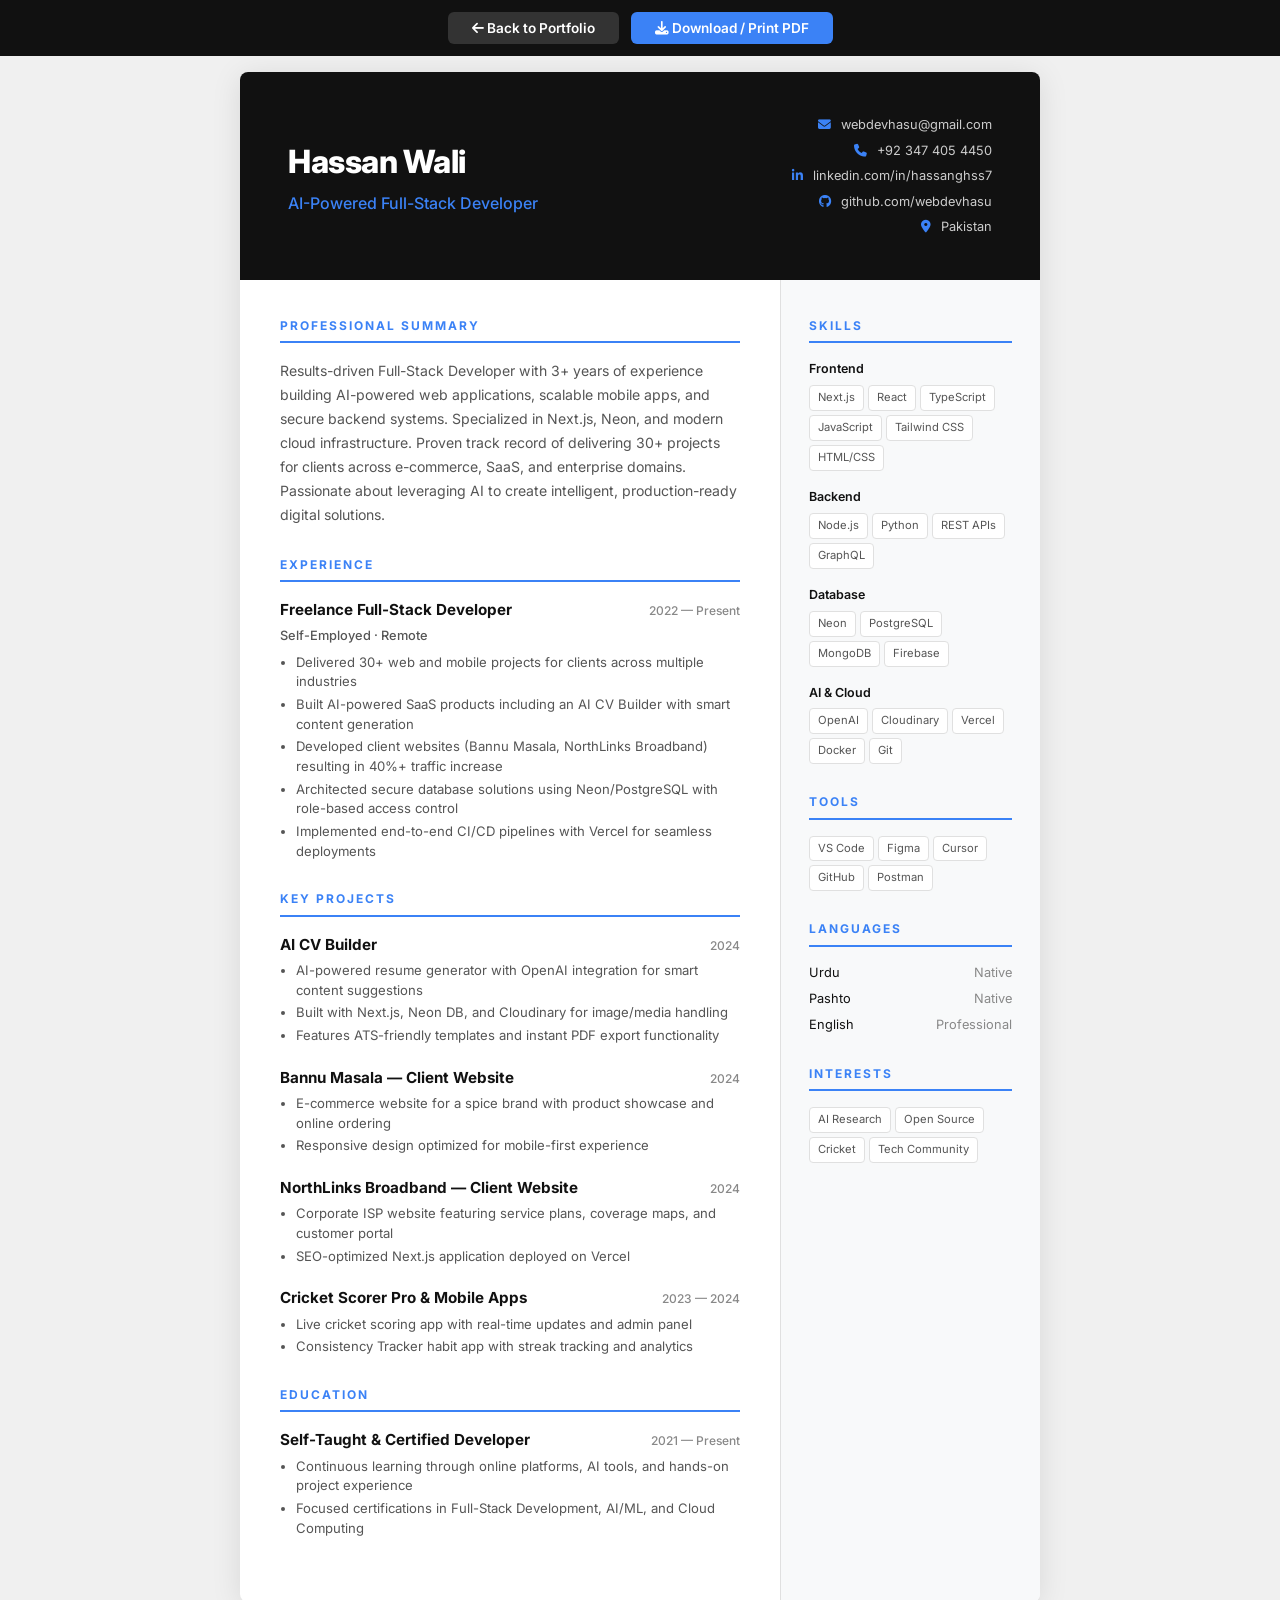
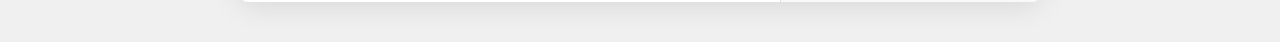
==== resume.html @ 68d667bc "Initial commit of portfolio" ====
<!DOCTYPE html>
<html lang="en">
<head>
  <meta charset="UTF-8">
  <meta name="viewport" content="width=device-width, initial-scale=1.0">
  <title>Hassan Wali — Resume / CV</title>
  <link rel="icon" href="data:image/svg+xml,<svg xmlns=%22http://www.w3.org/2000/svg%22 viewBox=%220 0 100 100%22><text y=%22.9em%22 font-size=%2290%22>👨‍💻</text></svg>">
  <link rel="preconnect" href="https://fonts.googleapis.com">
  <link rel="preconnect" href="https://fonts.gstatic.com" crossorigin>
  <link href="https://fonts.googleapis.com/css2?family=Inter:wght@300;400;500;600;700;800&display=swap" rel="stylesheet">
  <link rel="stylesheet" href="https://cdnjs.cloudflare.com/ajax/libs/font-awesome/6.5.1/css/all.min.css">
  <style>
    *, *::before, *::after { margin: 0; padding: 0; box-sizing: border-box; }

    :root {
      --accent: #3b82f6;
      --dark: #111;
      --gray: #555;
      --light-gray: #888;
      --border: #e0e0e0;
      --bg: #fff;
    }

    @media print {
      body { -webkit-print-color-adjust: exact; print-color-adjust: exact; }
      .no-print { display: none !important; }
      .resume { box-shadow: none; max-width: 100%; }
    }

    body {
      font-family: 'Inter', sans-serif;
      background: #f0f0f0;
      color: var(--dark);
      line-height: 1.6;
    }

    .print-bar {
      position: fixed;
      top: 0;
      left: 0;
      width: 100%;
      background: var(--dark);
      padding: 12px 24px;
      display: flex;
      justify-content: center;
      gap: 12px;
      z-index: 100;
    }
    .print-bar button {
      padding: 8px 24px;
      border: none;
      border-radius: 6px;
      font-family: inherit;
      font-size: 0.85rem;
      font-weight: 600;
      cursor: pointer;
      transition: 0.2s;
    }
    .print-btn {
      background: var(--accent);
      color: white;
    }
    .print-btn:hover { background: #2563eb; }
    .back-btn {
      background: #333;
      color: white;
    }
    .back-btn:hover { background: #555; }

    .resume {
      max-width: 800px;
      margin: 72px auto 40px;
      background: var(--bg);
      box-shadow: 0 4px 30px rgba(0,0,0,0.1);
      border-radius: 8px;
      overflow: hidden;
    }

    /* Header */
    .cv-header {
      background: var(--dark);
      color: white;
      padding: 40px 48px;
      display: flex;
      justify-content: space-between;
      align-items: center;
      gap: 24px;
    }
    .cv-name {
      font-size: 2rem;
      font-weight: 800;
      letter-spacing: -0.5px;
    }
    .cv-title {
      font-size: 1rem;
      color: var(--accent);
      font-weight: 500;
      margin-top: 4px;
    }
    .cv-contact {
      text-align: right;
      font-size: 0.8rem;
      line-height: 2;
      color: #ccc;
    }
    .cv-contact a { color: #ccc; text-decoration: none; }
    .cv-contact a:hover { color: var(--accent); }
    .cv-contact i {
      color: var(--accent);
      width: 16px;
      margin-right: 6px;
    }

    /* Body */
    .cv-body {
      display: grid;
      grid-template-columns: 1fr 260px;
      gap: 0;
    }
    .cv-main { padding: 36px 40px; }
    .cv-sidebar {
      padding: 36px 28px;
      background: #f8f9fa;
      border-left: 1px solid var(--border);
    }

    .cv-section { margin-bottom: 28px; }
    .cv-section-title {
      font-size: 0.75rem;
      font-weight: 700;
      text-transform: uppercase;
      letter-spacing: 2px;
      color: var(--accent);
      border-bottom: 2px solid var(--accent);
      padding-bottom: 6px;
      margin-bottom: 16px;
    }

    .cv-item { margin-bottom: 20px; }
    .cv-item-header {
      display: flex;
      justify-content: space-between;
      align-items: baseline;
      margin-bottom: 4px;
    }
    .cv-item h3 {
      font-size: 0.95rem;
      font-weight: 700;
    }
    .cv-item .cv-date {
      font-size: 0.75rem;
      color: var(--light-gray);
      font-weight: 500;
    }
    .cv-item .cv-company {
      font-size: 0.8rem;
      color: var(--gray);
      font-weight: 500;
      margin-bottom: 6px;
    }
    .cv-item ul {
      padding-left: 16px;
    }
    .cv-item li {
      font-size: 0.82rem;
      color: var(--gray);
      margin-bottom: 3px;
      line-height: 1.5;
    }

    /* Sidebar elements */
    .cv-skill-group { margin-bottom: 16px; }
    .cv-skill-group h4 {
      font-size: 0.78rem;
      font-weight: 600;
      margin-bottom: 6px;
      color: var(--dark);
    }
    .cv-tags {
      display: flex;
      flex-wrap: wrap;
      gap: 4px;
    }
    .cv-tag {
      padding: 3px 8px;
      background: white;
      border: 1px solid var(--border);
      border-radius: 4px;
      font-size: 0.7rem;
      color: var(--gray);
    }

    .cv-language {
      display: flex;
      justify-content: space-between;
      font-size: 0.8rem;
      margin-bottom: 6px;
    }
    .cv-language span:last-child { color: var(--light-gray); }

    .cv-summary {
      font-size: 0.88rem;
      color: var(--gray);
      line-height: 1.7;
    }

    @media (max-width: 700px) {
      .cv-header { flex-direction: column; text-align: center; padding: 28px 20px; }
      .cv-contact { text-align: center; }
      .cv-body { grid-template-columns: 1fr; }
      .cv-sidebar { border-left: none; border-top: 1px solid var(--border); }
      .cv-main { padding: 24px 20px; }
      .cv-sidebar { padding: 24px 20px; }
    }
  </style>
</head>
<body>
  <div class="print-bar no-print">
    <button class="back-btn" onclick="window.location.href='index.html'">
      <i class="fas fa-arrow-left"></i> Back to Portfolio
    </button>
    <button class="print-btn" onclick="window.print()">
      <i class="fas fa-download"></i> Download / Print PDF
    </button>
  </div>

  <div class="resume">
    <header class="cv-header">
      <div>
        <h1 class="cv-name">Hassan Wali</h1>
        <div class="cv-title">AI-Powered Full-Stack Developer</div>
      </div>
      <div class="cv-contact">
        <div><i class="fas fa-envelope"></i> webdevhasu@gmail.com</div>
        <div><i class="fas fa-phone"></i> +92 347 405 4450</div>
        <div><i class="fab fa-linkedin-in"></i> <a href="https://linkedin.com/in/hassanghss7" target="_blank">linkedin.com/in/hassanghss7</a></div>
        <div><i class="fab fa-github"></i> <a href="https://github.com/webdevhasu" target="_blank">github.com/webdevhasu</a></div>
        <div><i class="fas fa-map-marker-alt"></i> Pakistan</div>
      </div>
    </header>

    <div class="cv-body">
      <main class="cv-main">
        <!-- Summary -->
        <section class="cv-section">
          <h2 class="cv-section-title">Professional Summary</h2>
          <p class="cv-summary">
            Results-driven Full-Stack Developer with 3+ years of experience building AI-powered web applications, 
            scalable mobile apps, and secure backend systems. Specialized in Next.js, Neon, and modern cloud 
            infrastructure. Proven track record of delivering 30+ projects for clients across e-commerce, SaaS, 
            and enterprise domains. Passionate about leveraging AI to create intelligent, production-ready digital solutions.
          </p>
        </section>

        <!-- Experience -->
        <section class="cv-section">
          <h2 class="cv-section-title">Experience</h2>
          <div class="cv-item">
            <div class="cv-item-header">
              <h3>Freelance Full-Stack Developer</h3>
              <span class="cv-date">2022 — Present</span>
            </div>
            <div class="cv-company">Self-Employed · Remote</div>
            <ul>
              <li>Delivered 30+ web and mobile projects for clients across multiple industries</li>
              <li>Built AI-powered SaaS products including an AI CV Builder with smart content generation</li>
              <li>Developed client websites (Bannu Masala, NorthLinks Broadband) resulting in 40%+ traffic increase</li>
              <li>Architected secure database solutions using Neon/PostgreSQL with role-based access control</li>
              <li>Implemented end-to-end CI/CD pipelines with Vercel for seamless deployments</li>
            </ul>
          </div>
        </section>

        <!-- Projects -->
        <section class="cv-section">
          <h2 class="cv-section-title">Key Projects</h2>
          <div class="cv-item">
            <div class="cv-item-header">
              <h3>AI CV Builder</h3>
              <span class="cv-date">2024</span>
            </div>
            <ul>
              <li>AI-powered resume generator with OpenAI integration for smart content suggestions</li>
              <li>Built with Next.js, Neon DB, and Cloudinary for image/media handling</li>
              <li>Features ATS-friendly templates and instant PDF export functionality</li>
            </ul>
          </div>
          <div class="cv-item">
            <div class="cv-item-header">
              <h3>Bannu Masala — Client Website</h3>
              <span class="cv-date">2024</span>
            </div>
            <ul>
              <li>E-commerce website for a spice brand with product showcase and online ordering</li>
              <li>Responsive design optimized for mobile-first experience</li>
            </ul>
          </div>
          <div class="cv-item">
            <div class="cv-item-header">
              <h3>NorthLinks Broadband — Client Website</h3>
              <span class="cv-date">2024</span>
            </div>
            <ul>
              <li>Corporate ISP website featuring service plans, coverage maps, and customer portal</li>
              <li>SEO-optimized Next.js application deployed on Vercel</li>
            </ul>
          </div>
          <div class="cv-item">
            <div class="cv-item-header">
              <h3>Cricket Scorer Pro & Mobile Apps</h3>
              <span class="cv-date">2023 — 2024</span>
            </div>
            <ul>
              <li>Live cricket scoring app with real-time updates and admin panel</li>
              <li>Consistency Tracker habit app with streak tracking and analytics</li>
            </ul>
          </div>
        </section>

        <!-- Education -->
        <section class="cv-section">
          <h2 class="cv-section-title">Education</h2>
          <div class="cv-item">
            <div class="cv-item-header">
              <h3>Self-Taught & Certified Developer</h3>
              <span class="cv-date">2021 — Present</span>
            </div>
            <ul>
              <li>Continuous learning through online platforms, AI tools, and hands-on project experience</li>
              <li>Focused certifications in Full-Stack Development, AI/ML, and Cloud Computing</li>
            </ul>
          </div>
        </section>
      </main>

      <aside class="cv-sidebar">
        <!-- Skills -->
        <section class="cv-section">
          <h2 class="cv-section-title">Skills</h2>
          <div class="cv-skill-group">
            <h4>Frontend</h4>
            <div class="cv-tags">
              <span class="cv-tag">Next.js</span>
              <span class="cv-tag">React</span>
              <span class="cv-tag">TypeScript</span>
              <span class="cv-tag">JavaScript</span>
              <span class="cv-tag">Tailwind CSS</span>
              <span class="cv-tag">HTML/CSS</span>
            </div>
          </div>
          <div class="cv-skill-group">
            <h4>Backend</h4>
            <div class="cv-tags">
              <span class="cv-tag">Node.js</span>
              <span class="cv-tag">Python</span>
              <span class="cv-tag">REST APIs</span>
              <span class="cv-tag">GraphQL</span>
            </div>
          </div>
          <div class="cv-skill-group">
            <h4>Database</h4>
            <div class="cv-tags">
              <span class="cv-tag">Neon</span>
              <span class="cv-tag">PostgreSQL</span>
              <span class="cv-tag">MongoDB</span>
              <span class="cv-tag">Firebase</span>
            </div>
          </div>
          <div class="cv-skill-group">
            <h4>AI & Cloud</h4>
            <div class="cv-tags">
              <span class="cv-tag">OpenAI</span>
              <span class="cv-tag">Cloudinary</span>
              <span class="cv-tag">Vercel</span>
              <span class="cv-tag">Docker</span>
              <span class="cv-tag">Git</span>
            </div>
          </div>
        </section>

        <!-- Tools -->
        <section class="cv-section">
          <h2 class="cv-section-title">Tools</h2>
          <div class="cv-tags">
            <span class="cv-tag">VS Code</span>
            <span class="cv-tag">Figma</span>
            <span class="cv-tag">Cursor</span>
            <span class="cv-tag">GitHub</span>
            <span class="cv-tag">Postman</span>
          </div>
        </section>

        <!-- Languages -->
        <section class="cv-section">
          <h2 class="cv-section-title">Languages</h2>
          <div class="cv-language"><span>Urdu</span><span>Native</span></div>
          <div class="cv-language"><span>Pashto</span><span>Native</span></div>
          <div class="cv-language"><span>English</span><span>Professional</span></div>
        </section>

        <!-- Interests -->
        <section class="cv-section">
          <h2 class="cv-section-title">Interests</h2>
          <div class="cv-tags">
            <span class="cv-tag">AI Research</span>
            <span class="cv-tag">Open Source</span>
            <span class="cv-tag">Cricket</span>
            <span class="cv-tag">Tech Community</span>
          </div>
        </section>
      </aside>
    </div>
  </div>
</body>
</html>
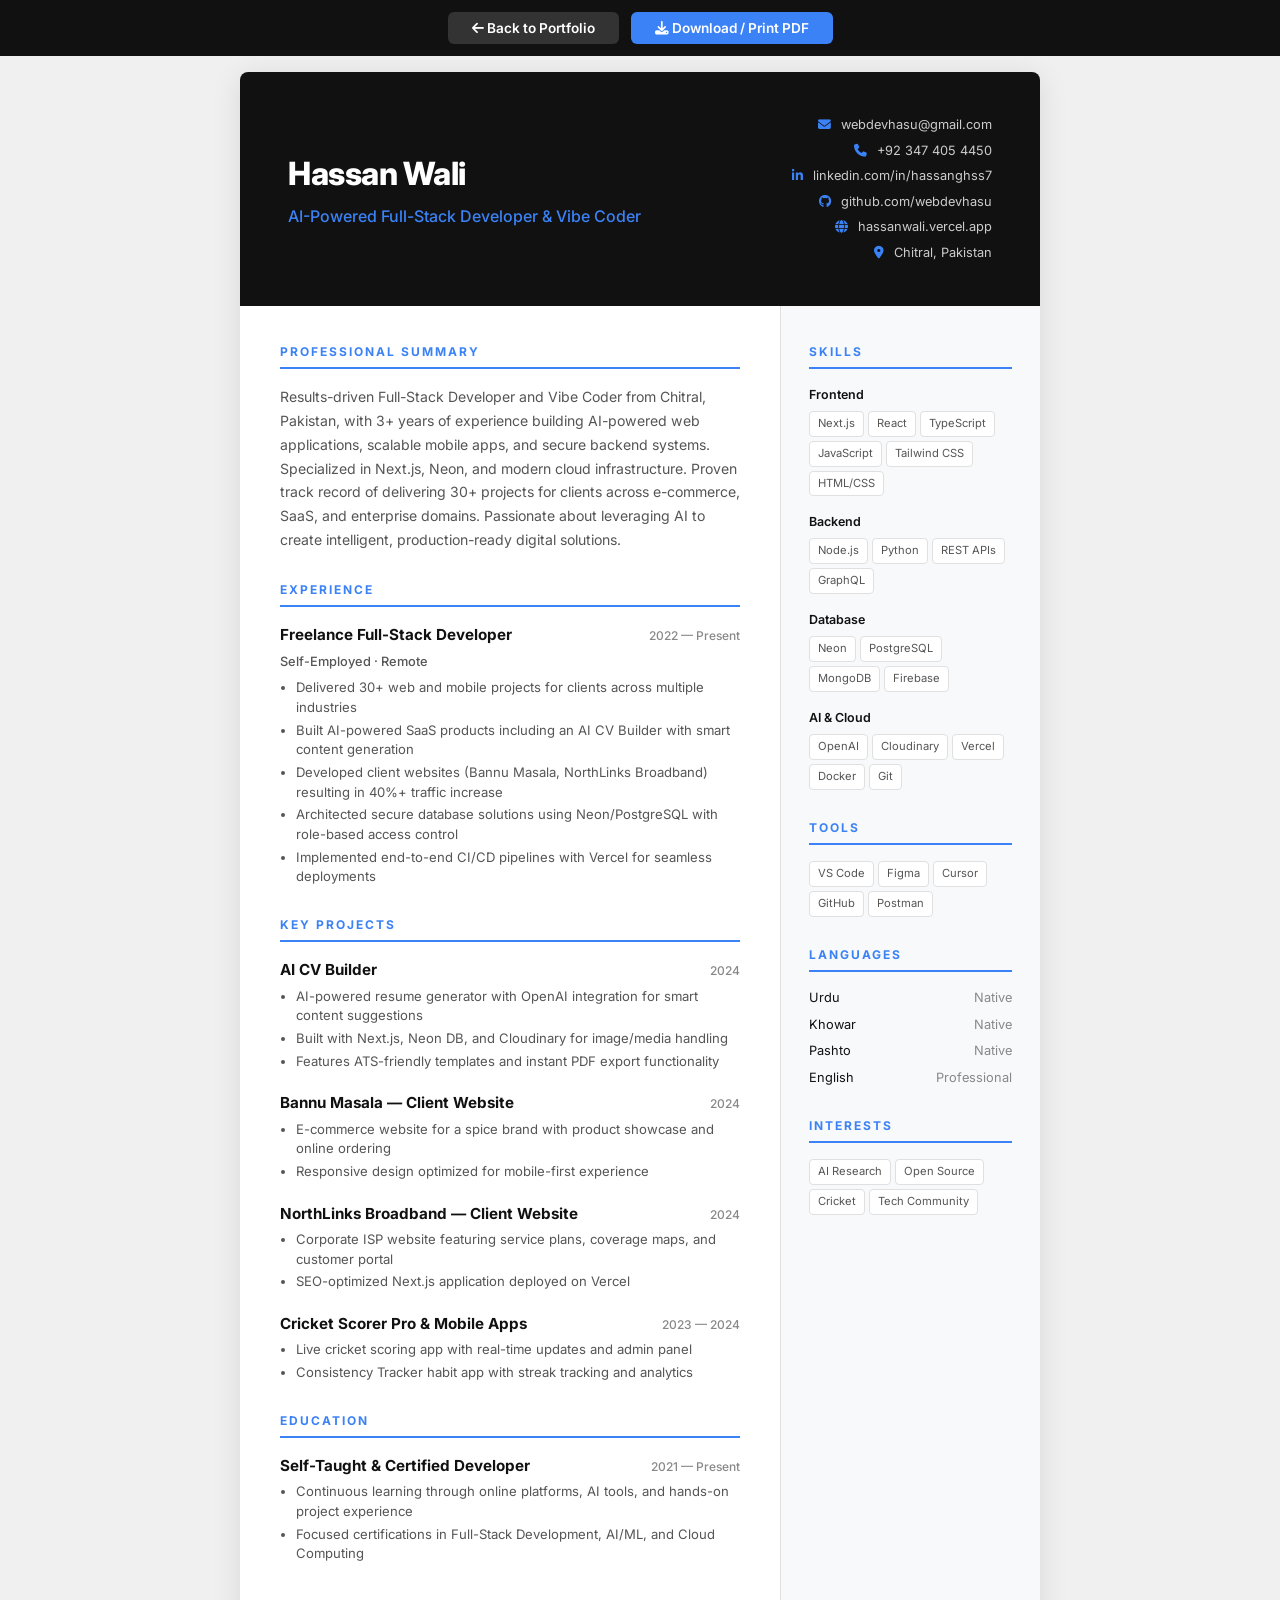
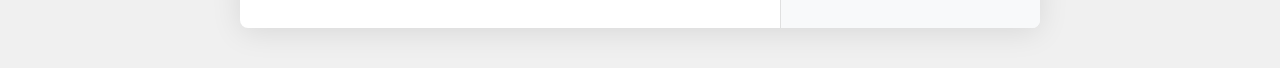
==== commit 4679752d: "Full SEO & GEO optimization: structured data, FAQ schema, geo tags, AI crawler support, resume SEO, " ====
--- a/resume.html
+++ b/resume.html
@@ -3,8 +3,33 @@
 <head>
   <meta charset="UTF-8">
   <meta name="viewport" content="width=device-width, initial-scale=1.0">
-  <title>Hassan Wali — Resume / CV</title>
+  <title>Hassan Wali Resume | Web Developer & AI Engineer from Chitral, Pakistan</title>
   <link rel="icon" href="data:image/svg+xml,<svg xmlns=%22http://www.w3.org/2000/svg%22 viewBox=%220 0 100 100%22><text y=%22.9em%22 font-size=%2290%22>👨‍💻</text></svg>">
+  <meta name="description" content="Download the resume of Hassan Wali — a professional full-stack web developer, AI engineer, and Vibe Coder from Chitral, Pakistan with 3+ years of experience and 30+ projects.">
+  <meta name="keywords" content="Hassan Wali Resume, Hassan Wali CV, Web Developer Resume Pakistan, Hassan Wali Chitral Resume, AI Engineer Resume, Full-Stack Developer CV, Vibe Coder Resume">
+  <meta name="author" content="Hassan Wali">
+  <meta name="robots" content="index, follow">
+  <link rel="canonical" href="https://hassanwali.vercel.app/resume.html">
+
+  <!-- Geo SEO -->
+  <meta name="geo.region" content="PK-KP">
+  <meta name="geo.placename" content="Chitral, Pakistan">
+  <meta name="geo.position" content="35.8510;71.7864">
+  <meta name="ICBM" content="35.8510, 71.7864">
+
+  <!-- Open Graph -->
+  <meta property="og:type" content="profile">
+  <meta property="og:url" content="https://hassanwali.vercel.app/resume.html">
+  <meta property="og:title" content="Hassan Wali Resume | Web Developer & AI Engineer from Chitral, Pakistan">
+  <meta property="og:description" content="Professional resume of Hassan Wali — Full-Stack Developer, AI Engineer & Vibe Coder from Chitral, Pakistan.">
+  <meta property="og:image" content="https://hassanwali.vercel.app/profile.png">
+  <meta property="og:site_name" content="Hassan Wali Portfolio">
+
+  <!-- Twitter -->
+  <meta property="twitter:card" content="summary">
+  <meta property="twitter:title" content="Hassan Wali Resume | Web Developer from Chitral, Pakistan">
+  <meta property="twitter:description" content="Professional resume of Hassan Wali — Full-Stack Developer, AI Engineer & Vibe Coder from Chitral, Pakistan.">
+
   <link rel="preconnect" href="https://fonts.googleapis.com">
   <link rel="preconnect" href="https://fonts.gstatic.com" crossorigin>
   <link href="https://fonts.googleapis.com/css2?family=Inter:wght@300;400;500;600;700;800&display=swap" rel="stylesheet">
@@ -228,14 +253,15 @@
     <header class="cv-header">
       <div>
         <h1 class="cv-name">Hassan Wali</h1>
-        <div class="cv-title">AI-Powered Full-Stack Developer</div>
+        <div class="cv-title">AI-Powered Full-Stack Developer & Vibe Coder</div>
       </div>
       <div class="cv-contact">
         <div><i class="fas fa-envelope"></i> webdevhasu@gmail.com</div>
         <div><i class="fas fa-phone"></i> +92 347 405 4450</div>
         <div><i class="fab fa-linkedin-in"></i> <a href="https://linkedin.com/in/hassanghss7" target="_blank">linkedin.com/in/hassanghss7</a></div>
         <div><i class="fab fa-github"></i> <a href="https://github.com/webdevhasu" target="_blank">github.com/webdevhasu</a></div>
-        <div><i class="fas fa-map-marker-alt"></i> Pakistan</div>
+        <div><i class="fas fa-globe"></i> <a href="https://hassanwali.vercel.app" target="_blank">hassanwali.vercel.app</a></div>
+        <div><i class="fas fa-map-marker-alt"></i> Chitral, Pakistan</div>
       </div>
     </header>
 
@@ -245,7 +271,7 @@
         <section class="cv-section">
           <h2 class="cv-section-title">Professional Summary</h2>
           <p class="cv-summary">
-            Results-driven Full-Stack Developer with 3+ years of experience building AI-powered web applications, 
+            Results-driven Full-Stack Developer and Vibe Coder from Chitral, Pakistan, with 3+ years of experience building AI-powered web applications, 
             scalable mobile apps, and secure backend systems. Specialized in Next.js, Neon, and modern cloud 
             infrastructure. Proven track record of delivering 30+ projects for clients across e-commerce, SaaS, 
             and enterprise domains. Passionate about leveraging AI to create intelligent, production-ready digital solutions.
@@ -394,6 +420,7 @@
         <section class="cv-section">
           <h2 class="cv-section-title">Languages</h2>
           <div class="cv-language"><span>Urdu</span><span>Native</span></div>
+          <div class="cv-language"><span>Khowar</span><span>Native</span></div>
           <div class="cv-language"><span>Pashto</span><span>Native</span></div>
           <div class="cv-language"><span>English</span><span>Professional</span></div>
         </section>
